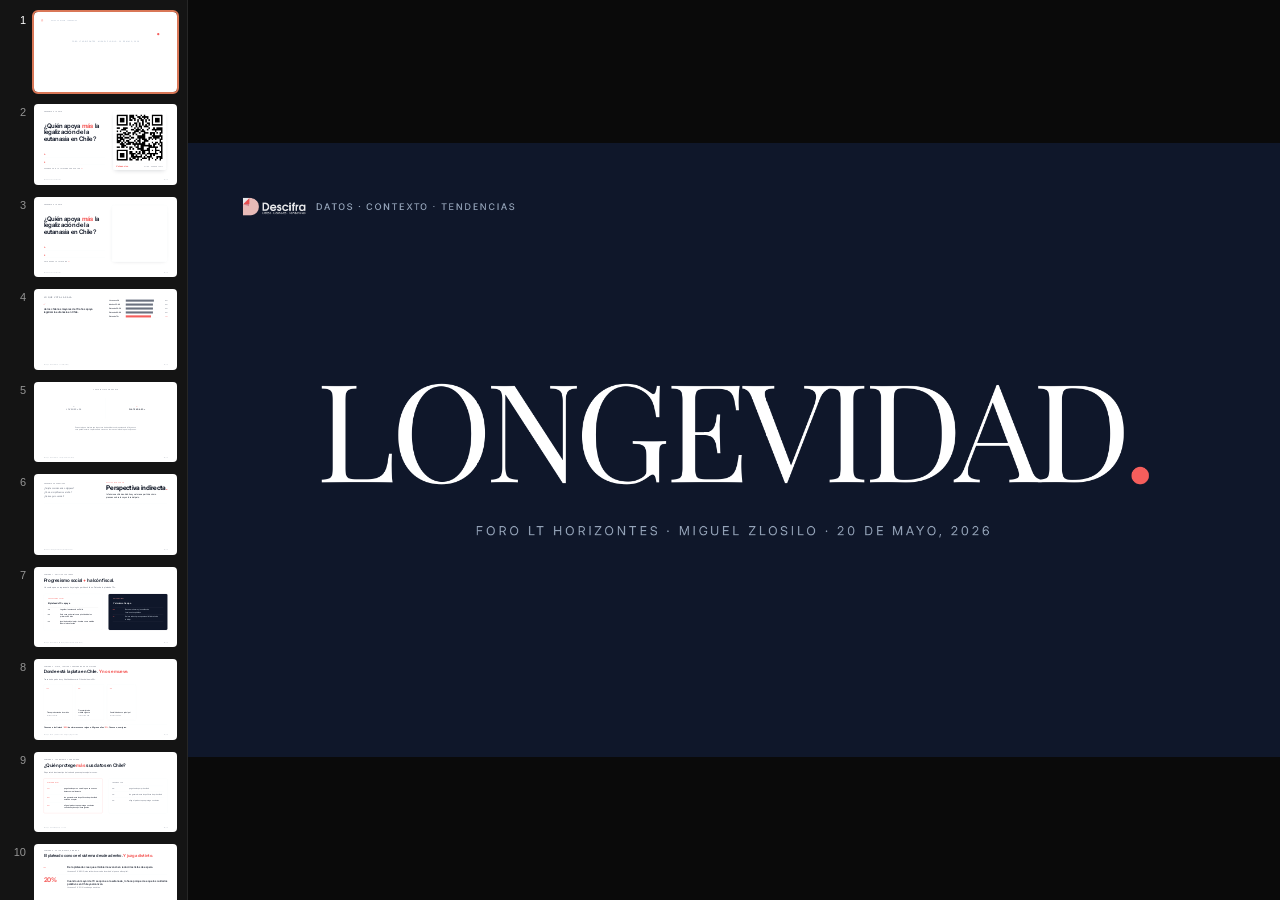
==== index.html @ 2153d112 "Rename main deck to index.html for static hosting So GitHub Pages serves it at the repo root without" ====
<!doctype html>
<html lang="es">
<head>
<meta charset="utf-8" />
<title>Descifra · LT Horizontes 2026</title>
<meta name="viewport" content="width=1920, initial-scale=1" />
<link rel="stylesheet" href="styles.css" />
<script type="application/json" id="speaker-notes">
[
  "Miguel entra al escenario en silencio. Camina hasta el centro. Mira a la sala unos segundos. No saluda todavía. La pantalla negra fuerza atención al cuerpo, no a las palabras. Cuando aparece la palabra grande, empieza suavemente: Buenos días. Hoy vamos a hablar de un país que ya existe pero que casi nadie ha visto.",
  "Antes de empezar, vamos a hacer una cosa rápida. Saquen el teléfono. Va a aparecer un código QR en la pantalla. Escanéenlo y se les abre Slido para votar en vivo. Pausa para que escaneen. La pregunta es simple, sin trampa: ¿quién creen ustedes que apoya más la legalización de la eutanasia en Chile, un joven de 25 o una persona de 75? No se vale googlearlo. Voten ahí cuando puedan, que pasamos a ver lo que respondió la sala.",
  "Antes de partir, hagamos algo. Pregunta de calentamiento. Si tuvieran que apostar plata, ¿quién creen ustedes que apoya más la eutanasia, un joven de 25 o una persona de 75? No se vale googlearlo, eh. Esperamos 30 segundos a que voten. Cuando termina la votación: Ya. Guarden el número que dio la sala. Volvemos a él en un minuto.",
  "Pausa de un segundo. La diferencia entre un joven de 25 y una persona de 75 es de nueve puntos. 86 versus 77. Casi lo mismo. Y eso es noticia, porque acá todos asumimos que el viejito chileno es católico-conservador-no-toques-la-vida. La data dice otra cosa. Pausa. Y esto no es una pregunta marginal: es el tipo de cosas que estamos rastreando todos los meses.",
  "Y acá viene el twist. No solo apoyan: lo cruzan con su voto. 38% de los plateados dice que esto pesa cuando vota un parlamentario. Casi el doble que los jóvenes. Pausa. Si ustedes son una campaña política y están pensando que el voto plateado se gana con seguridad y crecimiento económico, OK, también. Pero hay un voto valórico potente ahí que nadie está leyendo.",
  "La mayoría de los estudios sobre adultos mayores hacen preguntas como estas: ¿tarjeta coordenada o digipass? ¿Cómo simplificamos la app? ¿Qué seguro le vendemos? Y esas preguntas están bien. Resuelven cosas operativas. Pero no entienden cómo piensa esta persona. Pausa. Lo que nosotros hacemos es lo contrario. Lo llamamos perspectiva indirecta: no preguntar opinión directa sobre el producto, sino inferir actitudes, hábitos y valores a partir de cómo el segmento piensa sobre la coyuntura del país. De cómo piensa sobre la eutanasia, sobre el fútbol, sobre el gasto fiscal, sobre la privacidad. Y los miramos en tres tramos, porque son tres países distintos. Entre 50 y 60 están preparando: todavía con pega activa, pensando en cómo llegar bien a la vejez. Entre 60 y 70 están transitando: jubilación, continuidad profesional, una vejez que ya se siente cerca. Y de 70 para arriba están viviendo: el foco se mueve hacia el bienestar físico y psicológico y hacia mantener vivo el vínculo con nietos y pares. Pausa. Cuando uno los mira así, en los próximos doce minutos van a ver cuatro ventanas: política, plata, tecnología y muerte. Y van a ver que dentro de cada ventana, estos tres tramos piensan distinto.",
  "Mírenlo. Pausa. El adulto mayor chileno apoya eutanasia, apoya sala cuna universal, apoya igualdad salarial entre hombres y mujeres. Suena de izquierda. Y al mismo tiempo, quiere recortar el aparato del Estado. Pero, atención, no quiere tocar el Ministerio de la Mujer. Pausa. Esto no es un votante de derecha clásica ni de izquierda clásica. Es un combo que no representa ningún partido hoy en Chile. Y son el voto mediano del 2025. Cierre: De esto sabemos mucho más: cómo cambia por región, por ingreso, por ocupación. Esa data también la tenemos.",
  "¿Quieren saber dónde está la plata en Chile? Aquí. Uno de cada dos chilenos sobre 60 tiene productos de inversión activos. Entre jóvenes, uno de cada seis. Casi nada en jóvenes, a esta sí le habrían achuntado. Pausa. Y miren la lealtad: solo 5% del 65+ se cambió de banco. Los jóvenes, 28%. Pausa cómica. Si yo fuera banco, dejaría de gastar el budget en captar millennials infieles y empezaría a cuidar a este cliente que se queda años. Pero ningún banco le habla. Cierre: Y sabemos qué los gatilla a cambiar. Son tres cosas. Pero esas se las cuento si nos llaman.",
  "Slide de regalo para Gerentes de Marketing. Pausa, sonríe. Pregunta: ¿quién protege más su privacidad digital en Chile, los millennials o los mayores de 70? Mayores de 70. Por amplio margen. 75% pagaría más por un servicio que no use sus datos. Los jóvenes, 53%. El 66% del 70+ lee las políticas de privacidad antes de aceptar. Los jóvenes, 16%. Pausa. O sea, todo lo que sabemos del viejito firmando cualquier cosa: falso. Son los más cautos, los más lentos y los más conscientes. Cierre: Y sabemos qué marcas confían y cuáles no. Esa data está.",
  "Última ventana. Salud, muerte, dignidad. Pausa. El plateado es el que más usa el sistema de salud pública. Por eso es el más crítico. Solo dos de cada diez cree que el Gobierno avanzó con las listas de espera. Los jóvenes, casi la mitad lo cree. Quién está más cerca de la verdad: el que va al hospital. Pausa. Y un dato sutil: cuando un mayor de 70 se opone a la eutanasia, no es por religión. Es porque cree que los cuidados paliativos en Chile ya alcanzan. Los jóvenes, ni siquiera saben que existen los cuidados paliativos. Cierre: Esto cambia cómo se diseña una política de cuidado al final de vida. Pero hay que preguntárselos.",
  "Lo que acaban de ver son cuatro ventanas. Política, plata, tecnología, salud. Pausa larga, cuatro segundos, mientras aparece la grilla. Tenemos veinte. Mismo segmento. Mismo panel. Cada mes, sobre lo que está pasando en el país. Pausa. Cuando hay un debate sobre delitos sexuales, los preguntamos. Cuando hay una elección, los preguntamos. Cuando hay un 18, les preguntamos qué se toman, cómo lo pagan, con quién celebran. Cuando sale una ley de salas cuna, les preguntamos. Pausa. Mientras los demás encuestan una vez al año un tema, nosotros hacemos tracking continuo de cómo piensa este país de 50 para arriba sobre todo lo que le pasa.",
  "Y todo esto que les acabo de mostrar no es un nicho. Es Chile. Pausa. En 2024, por primera vez en la historia del país, hubo más personas sobre 60 que menores de 15. 19,2 contra 18,4. Pausa. Y la velocidad es lo más impresionante: lo que a Francia le tomó 157 años, nosotros lo vamos a hacer en 42. Vamos a envejecer a velocidad japonesa. Pero sin haber sido nunca Japón. Pausa. En 2050, uno de cada tres chilenos va a tener más de 65 años. Tres de cada diez de los que están aquí hoy. Tres de cada diez de sus clientes. Tres de cada diez de sus empleados.",
  "Mañana en la mañana, después de este café, ustedes van a volver a sus empresas. Van a aprobar campañas, presupuestos de RRHH, planes de salud, propuestas de política pública. Pausa. Y van a tomar todas esas decisiones asumiendo cosas sobre el chileno mayor de 50. Algunas las tienen bien. Otras —algunas las acaban de ver hoy— las tienen mal. Pausa. Si quieren saber cuáles tienen mal, hablemos. Tenemos veinte ventanas, las que les acabo de mostrar y dieciséis más, y se las podemos abrir para el tema que les importe. Pausa. Esa es la invitación.",
  "Miguel se queda en silencio 3 segundos mirando a la sala. Después dice, suave: Tenemos café. Y tenemos preguntas que contestar. Vamos a eso. Se baja del podio."
]
</script>
</head>
<body>

<deck-stage>

  <!-- =================================================================== -->
  <!-- S1 — Apertura -->
  <!-- =================================================================== -->
  <section class="dark" data-screen-label="01 Apertura">
    <div class="slide-pad s-opening">
      <div class="mark">
        <img src="assets/descifra-logo-light.png" alt="Descifra" />
        <span>Datos · Contexto · Tendencias</span>
      </div>
      <div class="word">LONGEVIDAD<span class="dot">.</span></div>
      <div class="sub">Foro LT Horizontes · Miguel Zlosilo · 20 de mayo, 2026</div>
    </div>
  </section>

  <!-- =================================================================== -->
  <!-- S2 — Scan to participate (QR) -->
  <!-- =================================================================== -->
  <section data-screen-label="02 Escanea para participar">
    <div class="slide-pad s-hook s-hook-qr">
      <div class="left">
        <div class="eyebrow" style="margin-bottom: 56px;">Pregunta a la sala</div>
        <h1 class="lead">¿Quién apoya <em style="font-style:normal; color: var(--coral); font-weight: 700;">más</em> la legalización de la eutanasia en Chile?</h1>
        <div class="opts">
          <div class="opt"><span class="age">A</span><span>Un joven de 25 años</span></div>
          <div class="opt"><span class="age">B</span><span>Una persona de 75 años</span></div>
        </div>
        <div class="vote-hint">Escanea con tu teléfono para votar <span class="arrow">→</span></div>
      </div>
      <div class="right">
        <div class="qr-card">
          <img class="qr-img" src="assets/qr-slido.png" alt="QR para Slido · Foro LT Horizontes" />
          <div class="qr-meta">
            <div class="qr-lbl">Vota en vivo</div>
            <div class="qr-sub">sli.do · Horizontes LT</div>
          </div>
        </div>
      </div>
    </div>
    <div class="slide-foot">
      <span>Descifra · Foro LT Horizontes</span>
      <span class="num">02 / 14</span>
    </div>
  </section>

  <!-- =================================================================== -->
  <!-- S2 — Hook · Slido poll -->
  <!-- =================================================================== -->
  <section data-screen-label="03 Hook · pregunta a la sala">
    <div class="slide-pad s-hook">
      <div class="left">
        <div class="eyebrow" style="margin-bottom: 56px;">Pregunta a la sala</div>
        <h1 class="lead">¿Quién apoya <em style="font-style:normal; color: var(--coral); font-weight: 700;">más</em> la legalización de la eutanasia en Chile?</h1>
        <div class="opts">
          <div class="opt"><span class="age">A</span><span>Un joven de 25 años</span></div>
          <div class="opt"><span class="age">B</span><span>Una persona de 75 años</span></div>
        </div>
        <div class="vote-hint">Vota desde tu teléfono <span class="arrow">→</span></div>
      </div>
      <div class="right">
        <div class="slido-frame">
          <iframe src="https://app.sli.do/event/uzJszeQy9TaK2xBvME93Cg" height="100%" width="100%" frameBorder="0" allow="clipboard-write" title="Slido"></iframe>
        </div>
      </div>
    </div>
    <div class="slide-foot">
      <span>Descifra · Foro LT Horizontes</span>
      <span class="num">02 / 14</span>
    </div>
  </section>

  <!-- =================================================================== -->
  <!-- S3 — Bar chart eutanasia -->
  <!-- =================================================================== -->
  <section data-screen-label="04 Eutanasia por edad">
    <div class="slide-pad s-chart">
      <h1>Lo que vota la sala</h1>
      <div class="layout">
        <div>
          <div class="h-num">77<span style="font-size:0.5em; vertical-align:0.7em; font-weight:700;">%</span></div>
          <div class="h-lede">de los chilenos mayores de 70 años apoya legalizar la eutanasia en Chile.</div>
        </div>
        <div class="bars">
          <div class="bar-row" style="--w: 86%;">
            <span class="label">Jóvenes ≤34</span>
            <div class="track"><div class="fill"></div></div>
            <span class="val">86%</span>
          </div>
          <div class="bar-row" style="--w: 83%;">
            <span class="label">Adultos 35–49</span>
            <div class="track"><div class="fill"></div></div>
            <span class="val">83%</span>
          </div>
          <div class="bar-row" style="--w: 83%;">
            <span class="label">Plateada 50–59</span>
            <div class="track"><div class="fill"></div></div>
            <span class="val">83%</span>
          </div>
          <div class="bar-row" style="--w: 83%;">
            <span class="label">Plateada 60–69</span>
            <div class="track"><div class="fill"></div></div>
            <span class="val">83%</span>
          </div>
          <div class="bar-row hi" style="--w: 77%;">
            <span class="label">Plateada 70+</span>
            <div class="track"><div class="fill"></div></div>
            <span class="val">77%</span>
          </div>
        </div>
      </div>
    </div>
    <div class="slide-foot">
      <span class="src">Descifra · TP5 Eutanasia · n ≈ 1.005 (2025)</span>
      <span class="num">03 / 14</span>
    </div>
  </section>

  <!-- =================================================================== -->
  <!-- S4 — Duel 21 vs 38 -->
  <!-- =================================================================== -->
  <section data-screen-label="05 Eutanasia influye en el voto">
    <div class="slide-pad s-duel">
      <div class="eyebrow">Y esto influye en su voto</div>
      <div class="pair">
        <div class="col young">
          <div class="num"><span class="count" data-target="21">0</span><span class="pct">%</span></div>
          <div class="who">Jóvenes ≤34</div>
        </div>
        <div class="vs"></div>
        <div class="col silver">
          <div class="num"><span class="count" data-target="38">0</span><span class="pct">%</span></div>
          <div class="who">Plateada 50+</div>
        </div>
      </div>
      <div class="footnote">Porcentaje que declara que la postura del candidato sobre eutanasia influye en su voto parlamentario. La plateada lo cruza con la urna casi al doble que los jóvenes.</div>
    </div>
    <div class="slide-foot">
      <span class="src">Descifra · TP5 Eutanasia · voto parlamentario (2025)</span>
      <span class="num">04 / 14</span>
    </div>
  </section>

  <!-- =================================================================== -->
  <!-- S5 — Marco: perspectiva indirecta + tres tramos -->
  <!-- =================================================================== -->
  <section data-screen-label="06 Marco · perspectiva indirecta">
    <div class="slide-pad s-marco">
      <!-- TOP HALF: the method -->
      <div class="top">
        <div class="strike-col">
          <div class="eyebrow">Preguntas operativas</div>
          <ul class="strike">
            <li>¿Tarjeta coordenada o digipass?</li>
            <li>¿Cómo simplificamos el sitio?</li>
            <li>¿Qué seguro vender?</li>
          </ul>
        </div>
        <div class="method-col">
          <div class="method-tag">Nuestra metodología</div>
          <h2 class="method-name">Perspectiva indirecta<span class="dot">.</span></h2>
          <p class="method-body">Inferimos actitudes, hábitos y valores a partir de cómo piensan sobre la coyuntura del país.</p>
        </div>
      </div>

      <hr class="hr" />

      <!-- BOTTOM HALF: psicográfica de tramos -->
      <div class="tramos">
        <div class="eyebrow tramos-eye">Tres tramos · tres países distintos</div>
        <div class="tramo-grid">
          <div class="tramo">
            <div class="age">50 — 60</div>
            <div class="verb">Preparando</div>
            <div class="micro">Bienestar futuro + continuidad laboral</div>
          </div>
          <div class="tramo">
            <div class="age">60 — 70</div>
            <div class="verb">Transitando</div>
            <div class="micro">Jubilación + continuidad profesional</div>
          </div>
          <div class="tramo hi">
            <div class="age">70 +</div>
            <div class="verb">Viviendo</div>
            <div class="micro">Bienestar físico-psicológico + vínculo con nietos y pares</div>
          </div>
        </div>
      </div>
    </div>
    <div class="slide-foot">
      <span>Descifra · Tracking continuo de contingencia · 50+</span>
      <span class="num">05 / 14</span>
    </div>
  </section>

  <!-- =================================================================== -->
  <!-- S6 — Ventana 1 — Política y valores -->
  <!-- =================================================================== -->
  <section data-screen-label="07 Ventana 1 · Política y valores">
    <div class="slide-pad s-combo">
      <div class="head">
        <div class="eyebrow">Ventana 1 · Política y valores</div>
        <h2 class="h-title" style="margin-top:20px;">Progresismo social <em style="font-style:normal; color: var(--coral); font-weight:700;">+</em> halcón fiscal.</h2>
        <div class="h-sub">Un combo que no representa hoy ningún partido chileno. Datos de la plateada 70+.</div>
      </div>
      <div class="grid">
        <div class="card left">
          <div class="tag">Progresismo social</div>
          <h4>El plateado 70+ apoya</h4>
          <div class="stat">
            <div class="n">77%</div>
            <div class="lbl">Legalizar la eutanasia en Chile</div>
          </div>
          <div class="stat">
            <div class="n">81%</div>
            <div class="lbl">Sala cuna universal como prioridad de los primeros 90 días</div>
          </div>
          <div class="stat">
            <div class="n">51%</div>
            <div class="lbl">Igualdad salarial mujer-hombre como medida laboral más efectiva</div>
          </div>
        </div>
        <div class="card right">
          <div class="tag">Halcón fiscal</div>
          <h4>Y al mismo tiempo</h4>
          <div class="stat">
            <div class="n">68%</div>
            <div class="lbl">Recortar número y/o sueldos de funcionarios públicos</div>
          </div>
          <div class="stat">
            <div class="n">1%</div>
            <div class="lbl">Quiere reducir presupuesto al Ministerio de la Mujer</div>
          </div>
        </div>
      </div>
    </div>
    <div class="slide-foot">
      <span class="src">Descifra · TP5 Eutanasia, 8M 2026, TP12 Gasto Fiscal (2025-2026)</span>
      <span class="num">06 / 14</span>
    </div>
  </section>

  <!-- =================================================================== -->
  <!-- S7 — Ventana 2 — Plata -->
  <!-- =================================================================== -->
  <section data-screen-label="08 Ventana 2 · Plata">
    <div class="slide-pad s-tiles">
      <div class="head">
        <div class="eyebrow">Ventana 2 · Plata, lealtad y profundidad de billetera</div>
        <h2 class="h-title" style="margin-top:20px;">Donde está la plata en Chile. <em style="font-style:normal; color: var(--coral); font-weight:700;">Y no se mueve.</em></h2>
        <div class="h-sub">Tenencia de productos y fidelidad bancaria. Cifras del tramo 50+.</div>
      </div>
      <div class="grid">
        <div class="tile">
          <div class="n">41%</div>
          <div>
            <div class="lbl">Tiene productos de inversión</div>
            <div class="vs">Jóvenes ≤34: 17%</div>
          </div>
        </div>
        <div class="tile">
          <div class="n">69%</div>
          <div>
            <div class="lbl">Tiene tarjeta de crédito vigente</div>
            <div class="vs">Jóvenes ≤34: 46%</div>
          </div>
        </div>
        <div class="tile">
          <div class="n">11%</div>
          <div>
            <div class="lbl">Cambió de banco principal</div>
            <div class="vs">Jóvenes ≤34: 28%</div>
          </div>
        </div>
      </div>
      <div class="footer-note">Conocen a las fintech: <b>80%</b> declara reconocer alguna. Migran a ellas: <b>2%</b>. Conocen, no migran.</div>
    </div>
    <div class="slide-foot">
      <span class="src">Descifra · Banca y Fintech Jun25 · Riesgos y Seguros 2025</span>
      <span class="num">07 / 14</span>
    </div>
  </section>

  <!-- =================================================================== -->
  <!-- S8 — Ventana 3 — Privacidad -->
  <!-- =================================================================== -->
  <section data-screen-label="09 Ventana 3 · Tecnología y privacidad">
    <div class="slide-pad s-priv">
      <div class="head">
        <div class="eyebrow">Ventana 3 · Tecnología y privacidad</div>
        <h2 class="h-title" style="margin-top:20px;">¿Quién protege <em style="font-style:normal; color: var(--coral); font-weight:700;">más</em> sus datos en Chile?</h2>
        <div class="h-sub">El opuesto del estereotipo del &laquo;abuelo que acepta cualquier cosa&raquo;.</div>
      </div>
      <div class="grid">
        <div class="person silver">
          <div class="who">Plateada 70+</div>
          <div class="row">
            <div class="n">75%</div>
            <div class="lbl">pagaría más por un servicio que no use sus datos comercialmente</div>
          </div>
          <div class="row">
            <div class="n">66%</div>
            <div class="lbl">lee generalmente las políticas de privacidad antes de aceptar</div>
          </div>
          <div class="row">
            <div class="n">99%</div>
            <div class="lbl">elige el producto que protege sus datos cuando hay dos opciones iguales</div>
          </div>
        </div>
        <div class="person young">
          <div class="who">Jóvenes ≤34</div>
          <div class="row">
            <div class="n">53%</div>
            <div class="lbl">pagaría más por privacidad</div>
          </div>
          <div class="row">
            <div class="n">16%</div>
            <div class="lbl">lee generalmente las políticas de privacidad</div>
          </div>
          <div class="row">
            <div class="n">84%</div>
            <div class="lbl">elige el producto que protege sus datos</div>
          </div>
        </div>
      </div>
    </div>
    <div class="slide-foot">
      <span class="src">Descifra · Privacidad (2025) · n ≈ 1.017</span>
      <span class="num">08 / 14</span>
    </div>
  </section>

  <!-- =================================================================== -->
  <!-- S9 — Ventana 4 — Salud y dignidad -->
  <!-- =================================================================== -->
  <section data-screen-label="10 Ventana 4 · Salud y dignidad">
    <div class="slide-pad s-salud">
      <div class="head">
        <div class="eyebrow">Ventana 4 · Salud, muerte, dignidad</div>
        <h2 class="h-title" style="margin-top:20px;">El plateado conoce el sistema desde adentro. <em style="font-style:normal; color: var(--coral); font-weight:700;">Y juzga distinto.</em></h2>
      </div>
      <div class="rows">
        <div class="row">
          <div class="n">23%</div>
          <div class="body">
            De la plateada cree que el Gobierno avanzó en reducir las listas de espera.
            <span class="vs">Jóvenes ≤34: 48%. Quien está más cerca de la verdad: el que va al hospital.</span>
          </div>
        </div>
        <div class="row qual">
          <div class="n">20%</div>
          <div class="body">
            Cuando un mayor de 70 se opone a la eutanasia, lo hace porque cree que los cuidados paliativos en Chile ya alcanzan.
            <span class="vs">Jóvenes ≤34: 0%. No saben que existen.</span>
          </div>
        </div>
      </div>
    </div>
    <div class="slide-foot">
      <span class="src">Descifra · Mutualidad, SaludPublicaSep25, TP5 Eutanasia</span>
      <span class="num">09 / 14</span>
    </div>
  </section>

  <!-- =================================================================== -->
  <!-- S10 — Mosaico 4 → 20 -->
  <!-- =================================================================== -->
  <section class="dark" data-screen-label="11 Meta · las 20 ventanas">
    <div class="s-mosaic">
      <div class="center-msg">
        <div class="four">4<span class="pct">.</span></div>
        <div class="four-lbl">Ventanas</div>
      </div>
      <div class="grid" id="mosaic-grid">
        <!-- 20 cells, the 4 we just showed are .hi -->
        <div class="cell hi"><div class="idx">13</div><div class="name">Eutanasia</div><div class="cat">Valores · Salud</div></div>
        <div class="cell"><div class="idx">01</div><div class="name">Percepción Económica</div><div class="cat">Economía</div></div>
        <div class="cell"><div class="idx">02</div><div class="name">Vacaciones 2025</div><div class="cat">Consumo · Turismo</div></div>
        <div class="cell"><div class="idx">03</div><div class="name">Vacaciones 2026</div><div class="cat">Consumo · Turismo</div></div>
        <div class="cell"><div class="idx">04</div><div class="name">Riesgos y Seguros</div><div class="cat">Finanzas personales</div></div>
        <div class="cell"><div class="idx">05</div><div class="name">Inclusión y Equidad Laboral</div><div class="cat">Trabajo</div></div>
        <div class="cell"><div class="idx">06</div><div class="name">Mutualidad y Seguridad Social</div><div class="cat">Salud · Trabajo</div></div>
        <div class="cell"><div class="idx">07</div><div class="name">Candidatos · Oposición</div><div class="cat">Política</div></div>
        <div class="cell"><div class="idx">08</div><div class="name">Candidatos · Propuestas</div><div class="cat">Política</div></div>
        <div class="cell hi"><div class="idx">09</div><div class="name">Banca y Fintech</div><div class="cat">Finanzas · Tecnología</div></div>
        <div class="cell"><div class="idx">10</div><div class="name">Seguros y Sistema de Salud</div><div class="cat">Salud · Finanzas</div></div>
        <div class="cell hi"><div class="idx">11</div><div class="name">Privacidad</div><div class="cat">Tecnología · Valores</div></div>
        <div class="cell"><div class="idx">12</div><div class="name">Día del Libro 2026</div><div class="cat">Cultura</div></div>
        <div class="cell"><div class="idx">14</div><div class="name">Paz Social</div><div class="cat">Seguridad</div></div>
        <div class="cell"><div class="idx">15</div><div class="name">Delitos Sexuales</div><div class="cat">Justicia</div></div>
        <div class="cell"><div class="idx">16</div><div class="name">Uso de Celulares en colegios</div><div class="cat">Educación</div></div>
        <div class="cell hi"><div class="idx">17</div><div class="name">Salud Pública</div><div class="cat">Salud</div></div>
        <div class="cell"><div class="idx">18</div><div class="name">Fiestas Patrias 2025</div><div class="cat">Consumo · Cultura</div></div>
        <div class="cell"><div class="idx">19</div><div class="name">8M 2026</div><div class="cat">Mujer · Trabajo</div></div>
        <div class="cell"><div class="idx">20</div><div class="name">Gasto Fiscal</div><div class="cat">Política · Economía</div></div>
      </div>
      <div class="bottom-msg">
        <div class="big">Tracking continuo. Mismo segmento. <b>20 dimensiones.</b></div>
        <div class="meta">Cada estudio · n ≈ 1.000 · cortes 50-59 / 60-69 / 70+ · frecuencia mensual o por contingencia</div>
      </div>
    </div>
  </section>

  <!-- =================================================================== -->
  <!-- S11 — Marco demográfico -->
  <!-- =================================================================== -->
  <section data-screen-label="12 Chile a velocidad japonesa">
    <div class="s-demo">
      <div class="head">
        <div class="h-eye">2024 · Hito demográfico</div>
        <h2 class="h-title">Chile tiene <b>más personas sobre 60</b> que menores de 15. Y va a envejecer en 42 años lo que a Francia le tomó 157.</h2>
      </div>
      <div class="body">
        <div class="pyramids" id="pyramids">
          <!-- generated by JS -->
        </div>
        <div class="demo-stats">
          <div class="stat">
            <div class="n">19%</div>
            <div class="lbl">de la población es 60+ en 2024<span class="vs">Por primera vez supera al 18% de menores de 15.</span></div>
          </div>
          <div class="stat">
            <div class="n">42</div>
            <div class="lbl">años para pasar de 7% a 14% de 65+<span class="vs">Francia tardó 157 años. Japón, 26.</span></div>
          </div>
          <div class="stat">
            <div class="n">32%</div>
            <div class="lbl">de la población será 65+ en 2050<span class="vs">Hoy: 13%. Casi se triplica en una generación.</span></div>
          </div>
        </div>
      </div>
    </div>
    <div class="slide-foot">
      <span class="src">INE Chile (Censo 2024, proyecciones) · Banco Mundial · OCDE 2025</span>
      <span class="num">11 / 14</span>
    </div>
  </section>

  <!-- =================================================================== -->
  <!-- S12 — Aterrizaje -->
  <!-- =================================================================== -->
  <section data-screen-label="13 Aterrizaje">
    <div class="slide-pad s-land">
      <div class="eyebrow" style="margin-bottom: 80px;">Mañana en la mañana</div>
      <div class="lead">Van a tomar decisiones sobre el chileno 50+.<br/><em>¿Tienen data confiable para hacerlo?</em></div>
      <div class="invite"></div>
    </div>
    <div class="slide-foot">
      <span>Descifra · Foro LT Horizontes</span>
      <span class="num">12 / 14</span>
    </div>
  </section>

  <!-- =================================================================== -->
  <!-- S13 — Cierre + logos partners -->
  <!-- =================================================================== -->
  <section data-screen-label="14 Cierre · contacto">
    <div class="s-end">
      <div class="body">
        <div class="descifra-mark">
          <img src="assets/descifra-logo.png" alt="Descifra" />
          <div class="tag">Foro LT Horizontes</div>
        </div>
        <div class="speaker">
          <h1 class="name">Miguel Zlosilo</h1>
          <div class="role">Director de Analítica <b>· Descifra</b></div>
          <div class="contact">mzlosilo@artool.cl · artool.cl</div>
        </div>
      </div>
      <div class="partners">
        <div class="lbl">Una alianza</div>
        <div class="logos">
          <img class="artool" src="assets/artool-black.png" alt="Artool" />
          <span class="dot"></span>
          <img class="lt" src="assets/latercera-black.webp" alt="La Tercera" />
        </div>
      </div>
    </div>
  </section>

</deck-stage>

<script src="deck-stage.js"></script>
<script>
/* Drive per-slide animations:
   - tag the currently-visible <section> with [data-active]
   - mosaic in S10 has two phases (4 highlighted → all 20 + bottom msg)
*/
(function () {
  const sections = document.querySelectorAll('deck-stage > section');
  let mosaicTimer = null;

  function setActive(i) {
    sections.forEach((s, idx) => {
      if (idx === i) {
        s.setAttribute('data-active', '');
      } else {
        s.removeAttribute('data-active');
        s.classList.remove('mosaic-step-2');
      }
    });

    // mosaic step-2 trigger
    clearTimeout(mosaicTimer);
    const cur = sections[i];
    if (cur && cur.querySelector('.s-mosaic')) {
      cur.classList.remove('mosaic-step-2');
      mosaicTimer = setTimeout(() => cur.classList.add('mosaic-step-2'), 2400);
    }
  }

  // Listen for slide changes from deck-stage's own CustomEvent (more reliable than postMessage)
  const stage = document.querySelector('deck-stage');
  stage.addEventListener('slidechange', (e) => {
    setActive(e.detail.index);
  });
  // Also listen to postMessage as backup
  window.addEventListener('message', (e) => {
    const d = e.data;
    if (d && typeof d.slideIndexChanged === 'number') {
      setActive(d.slideIndexChanged);
    }
  });
  // Initial — set after the stage has bootstrapped its slides
  setTimeout(() => setActive(0), 50);

  // Counter animation for duel numbers (S5)
  function animateCounters(section) {
    section.querySelectorAll('.count[data-target]').forEach(el => {
      const target = parseFloat(el.dataset.target);
      const dur = 800; // ms — quick
      const start = performance.now();
      function tick(now) {
        const t = Math.min(1, (now - start) / dur);
        // ease-out cubic
        const eased = 1 - Math.pow(1 - t, 3);
        el.textContent = Math.round(target * eased);
        if (t < 1) requestAnimationFrame(tick);
      }
      el.textContent = '0';
      requestAnimationFrame(tick);
    });
  }

  // Hook counters into slidechange for S5 (the duel slide)
  stage.addEventListener('slidechange', (e) => {
    const sec = e.detail.slide;
    if (sec && sec.querySelector('.s-duel .count[data-target]')) {
      animateCounters(sec);
    }
  });
  const pyrHost = document.getElementById('pyramids');
  if (pyrHost) {
    const cfgs = [
      { yr: '1990', cap: 'Joven · pirámide ancha en la base',
        bars: [22, 21, 19, 16, 14, 12, 10, 8, 6, 4, 3, 2], future: false },
      { yr: '2024', cap: 'Equilibrio · año del cruce',
        bars: [14, 14, 14, 15, 15, 14, 13, 12, 10, 9, 7, 5], future: false },
      { yr: '2050', cap: 'Invertida · 32% sobre 65',
        bars: [9, 9, 10, 10, 11, 12, 13, 14, 15, 17, 18, 19], future: true }
    ];
    cfgs.forEach(c => {
      const wrap = document.createElement('div');
      wrap.className = 'pyr ' + (c.future ? 'future' : '');
      const canvas = document.createElement('div');
      canvas.className = 'canvas';
      // Normalize within each pyramid: scale so the widest band fills 100%.
      const maxBar = Math.max(...c.bars);
      c.bars.forEach((w, idx) => {
        const b = document.createElement('div');
        b.className = 'bar' + (idx >= 8 ? ' elder' : '');
        const scaled = (w / maxBar) * 100;
        b.dataset.target = String(scaled);
        b.style.width = scaled + '%';
        canvas.appendChild(b);
      });
      const yr = document.createElement('div');
      yr.className = 'yr'; yr.textContent = c.yr;
      const cap = document.createElement('div');
      cap.className = 'cap'; cap.textContent = c.cap;
      wrap.appendChild(canvas);
      wrap.appendChild(yr);
      wrap.appendChild(cap);
      pyrHost.appendChild(wrap);
    });

    // Animate widths when S11 becomes active
    const s11 = pyrHost.closest('section');
    new MutationObserver(() => {
      if (s11.hasAttribute('data-active')) {
        pyrHost.querySelectorAll('.bar').forEach((b, i) => {
          const w = b.dataset.target;
          setTimeout(() => { b.style.width = w + '%'; }, i * 35);
        });
      } else {
        pyrHost.querySelectorAll('.bar').forEach(b => b.style.width = '0%');
      }
    }).observe(s11, { attributes: true, attributeFilter: ['data-active'] });
  }
})();
</script>
</body>
</html>
---- styles.css ----
/* Descifra · LT Horizontes — slide deck styles */

@import url('https://fonts.googleapis.com/css2?family=Inter:wght@300;400;500;600;700;800;900&family=Playfair+Display:wght@400;500;700&display=swap');

:root {
  --paper:      #ffffff;
  --paper-warm: #fafaf7;
  --ink:        #111827;
  --ink-deep:   #0F172A;     /* dramatic dark navy/near-black */
  --fg-2:       #4b5563;
  --fg-3:       #6B7280;     /* secondary text */
  --fg-mute:    #9ca3af;
  --line-1:     #E5E7EB;
  --line-2:     #d1d5db;
  --line-strong:#111827;

  --coral:      #F55E5C;     /* Descifra coral — primary accent (70+) */
  --coral-deep: #DC2626;
  --coral-soft: #FFE4E2;
  --indigo:     #1E40AF;     /* counterweight (S6) */
  --indigo-soft:#DBEAFE;

  --font-body:    'Inter', system-ui, sans-serif;
  --font-display: 'Inter', system-ui, sans-serif;
  --font-serif:   'Playfair Display', Georgia, serif;
}

/* -------- deck stage container -------- */
deck-stage {
  background: #0a0a0a;
  --slide-width: 1920px;
  --slide-height: 1080px;
}

/* every slide fills the canvas */
deck-stage > section {
  width: 1920px;
  height: 1080px;
  background: #fff;
  color: var(--ink);
  font-family: var(--font-body);
  position: relative;
  overflow: hidden;
  display: flex;
  flex-direction: column;
  font-feature-settings: 'ss01', 'cv11';
}

/* dark variant */
deck-stage > section.dark {
  background: var(--ink-deep);
  color: #f3f4f6;
}

/* universal helpers */
.eyebrow {
  font: 500 18px/1.2 var(--font-body);
  letter-spacing: 0.18em;
  text-transform: uppercase;
  color: var(--fg-3);
}
.dark .eyebrow { color: #94a3b8; }
.coral { color: var(--coral); }
.muted { color: var(--fg-3); }
.fine  { color: var(--fg-mute); font-size: 16px; }

.slide-pad {
  padding: 96px 128px;
  flex: 1;
  display: flex;
  flex-direction: column;
}

.slide-foot {
  position: absolute;
  left: 128px;
  right: 128px;
  bottom: 56px;
  display: flex;
  justify-content: space-between;
  font: 400 15px/1.4 var(--font-body);
  color: var(--fg-mute);
  letter-spacing: 0.04em;
}
.dark .slide-foot { color: #64748b; }
.slide-foot .src { font-style: italic; }

/* slide-number badge in foot */
.slide-foot .num::before { content: '· '; color: var(--fg-mute); }

/* ============================================================ */
/* S1 — opening                                                  */
/* ============================================================ */
.s-opening {
  align-items: center;
  justify-content: center;
}
.s-opening .word {
  font: 400 240px/0.95 var(--font-serif);
  letter-spacing: -0.04em;
  color: #fff;
  text-align: center;
}
.s-opening .word .dot { color: var(--coral); }
.s-opening .sub {
  margin-top: 56px;
  font: 400 22px/1.4 var(--font-body);
  letter-spacing: 0.22em;
  text-transform: uppercase;
  color: #94a3b8;
  text-align: center;
}

/* corner mark in opening — discreet descifra pie */
.s-opening .mark {
  position: absolute;
  left: 96px;
  top: 96px;
  display: flex;
  align-items: center;
  gap: 18px;
  color: #94a3b8;
  font: 500 16px/1 var(--font-body);
  letter-spacing: 0.18em;
  text-transform: uppercase;
}
.s-opening .mark img { height: 32px; opacity: .9; }

/* ============================================================ */
/* S2 — hook question + Slido embed                              */
/* ============================================================ */
.s-hook {
  display: grid !important;
  grid-template-columns: 1.05fr 0.95fr;
  gap: 88px;
  align-items: center;
}
.s-hook .left { display: flex; flex-direction: column; }
.s-hook .lead {
  font: 600 84px/1.04 var(--font-body);
  letter-spacing: -0.025em;
  color: var(--ink);
  max-width: 900px;
  text-wrap: pretty;
}
.s-hook .opts {
  margin-top: 56px;
  display: flex;
  flex-direction: column;
  gap: 20px;
  font: 500 38px/1.2 var(--font-body);
  letter-spacing: -0.01em;
}
.s-hook .opts .opt {
  display: flex;
  align-items: baseline;
  gap: 28px;
  padding: 18px 0;
  border-bottom: 1px solid var(--line-1);
}
.s-hook .opts .opt .age {
  font: 700 26px/1 var(--font-body);
  color: var(--coral);
  letter-spacing: 0.06em;
  min-width: 56px;
}
.s-hook .vote-hint {
  margin-top: 44px;
  font: 500 18px/1 var(--font-body);
  letter-spacing: 0.18em;
  text-transform: uppercase;
  color: var(--fg-3);
  display: inline-flex;
  align-items: center;
  gap: 14px;
}
.s-hook .vote-hint .arrow {
  color: var(--coral);
  font-size: 22px;
  display: inline-block;
  transform: translateY(-1px);
  animation: hPulse 1.6s ease-in-out infinite;
}
@keyframes hPulse {
  0%, 100% { transform: translate(0, -1px); }
  50%      { transform: translate(8px, -1px); }
}
.s-hook .right {
  height: 760px;
  position: relative;
}
.s-hook .slido-frame {
  position: absolute;
  inset: 0;
  border: 1px solid var(--line-1);
  border-radius: 18px;
  overflow: hidden;
  background: #fff;
  box-shadow: 0 24px 60px -28px rgba(15,23,42,0.18);
}
.s-hook .slido-frame iframe {
  display: block;
  width: 100%;
  height: 100%;
  border: 0;
}

/* QR variant for the pre-poll slide */
.s-hook-qr .right { height: 760px; display: flex; align-items: center; justify-content: center; }
.s-hook-qr .qr-card {
  width: 620px;
  max-width: 100%;
  background: #fff;
  border: 1px solid var(--line-1);
  border-radius: 24px;
  padding: 48px 48px 40px;
  box-shadow: 0 28px 64px -32px rgba(15,23,42,0.22);
  display: flex;
  flex-direction: column;
  align-items: stretch;
  gap: 32px;
}
.s-hook-qr .qr-img {
  width: 100%;
  aspect-ratio: 1 / 1;
  display: block;
  border-radius: 12px;
  background: #fff;
}
.s-hook-qr .qr-meta {
  display: flex;
  align-items: baseline;
  justify-content: space-between;
  border-top: 1px solid var(--line-1);
  padding-top: 24px;
}
.s-hook-qr .qr-lbl {
  font: 700 28px/1 var(--font-body);
  letter-spacing: -0.01em;
  color: var(--coral);
}
.s-hook-qr .qr-sub {
  font: 500 16px/1 var(--font-body);
  letter-spacing: 0.18em;
  text-transform: uppercase;
  color: var(--fg-3);
}

/* ============================================================ */
/* S3 — bar chart eutanasia                                      */
/* ============================================================ */
.s-chart h1 {
  font: 500 28px/1.2 var(--font-body);
  letter-spacing: 0.04em;
  color: var(--fg-3);
  margin: 0 0 12px;
  text-transform: uppercase;
  letter-spacing: 0.16em;
}
.s-chart .h-num {
  font: 800 220px/1 var(--font-body);
  letter-spacing: -0.05em;
  color: var(--coral);
  margin: 8px 0 24px;
  font-feature-settings: 'tnum';
}
.s-chart .h-lede {
  font: 500 36px/1.35 var(--font-body);
  letter-spacing: -0.01em;
  color: var(--ink);
  max-width: 1100px;
  text-wrap: pretty;
}
.s-chart .layout {
  display: grid;
  grid-template-columns: 1fr 1fr;
  gap: 96px;
  flex: 1;
  align-items: center;
}
.bars {
  display: flex;
  flex-direction: column;
  gap: 24px;
}
.bar-row {
  display: grid;
  grid-template-columns: 200px 1fr 96px;
  align-items: center;
  gap: 24px;
}
.bar-row .label {
  font: 500 22px/1.2 var(--font-body);
  color: var(--ink);
  letter-spacing: -0.005em;
}
.bar-row .track {
  height: 28px;
  background: transparent;
  position: relative;
  border-bottom: 1px solid var(--line-1);
}
.bar-row .fill {
  height: 100%;
  background: var(--fg-3);
  width: 0%;
  transition: width 700ms cubic-bezier(.2,.7,.3,1);
}
.bar-row.hi .fill { background: var(--coral); }
.bar-row .val {
  font: 700 30px/1 var(--font-body);
  color: var(--fg-3);
  text-align: right;
  font-feature-settings: 'tnum';
  letter-spacing: -0.01em;
}
.bar-row.hi .val { color: var(--coral); }

.bar-row .fill { width: var(--w, 0%); }
section[data-active] .bar-row .fill { animation: barGrow 700ms cubic-bezier(.2,.7,.3,1) both; }
@keyframes barGrow { from { width: 0%; } to { width: var(--w, 0%); } }

/* ============================================================ */
/* S4 — duel: 21 vs 38                                           */
/* ============================================================ */
.s-duel { justify-content: center; align-items: center; text-align: center; }
.s-duel .eyebrow { margin-bottom: 96px; }
.s-duel .pair {
  display: grid;
  grid-template-columns: 1fr auto 1fr;
  gap: 96px;
  align-items: center;
  width: 100%;
  max-width: 1500px;
}
.s-duel .col {
  display: flex;
  flex-direction: column;
  align-items: center;
}
.s-duel .col .num {
  font: 800 280px/0.95 var(--font-body);
  letter-spacing: -0.05em;
  font-feature-settings: 'tnum';
}
.s-duel .col .num .pct { font-size: 0.42em; vertical-align: 0.7em; margin-left: 4px;
  letter-spacing: -0.02em; font-weight: 700; }
.s-duel .col.young .num { color: var(--fg-3); }
.s-duel .col.silver .num { color: var(--coral); }
.s-duel .col .who {
  margin-top: 8px;
  font: 500 26px/1.2 var(--font-body);
  letter-spacing: 0.12em;
  text-transform: uppercase;
  color: var(--ink);
}
.s-duel .col.young .who { color: var(--fg-3); }
.s-duel .vs {
  width: 1px;
  background: var(--line-1);
  height: 280px;
  align-self: center;
}
.s-duel .urn {
  width: 88px;
  height: 110px;
  position: relative;
  display: flex;
  align-items: flex-end;
  justify-content: center;
}
.s-duel .urn .box {
  width: 100%; height: 78px;
  border: 3px solid var(--ink);
  border-radius: 4px;
  overflow: hidden;
  position: relative;
}
.s-duel .urn .fill {
  position: absolute; bottom: 0; left: 0; right: 0;
  height: 0%;
  background: var(--coral);
  transition: height 1.2s ease 0.4s;
}
.s-duel .urn .fill { height: 38%; }
section[data-active] .s-duel .urn .fill { animation: urnFill 1.2s ease 0.4s both; }
@keyframes urnFill { from { height: 0%; } to { height: 38%; } }
.s-duel .urn .slot {
  position: absolute; top: -2px; left: 50%; transform: translateX(-50%);
  width: 38px; height: 4px;
  background: var(--ink);
  border-radius: 2px;
}
.s-duel .footnote {
  margin-top: 96px;
  font: 400 22px/1.4 var(--font-body);
  color: var(--fg-3);
  max-width: 1100px;
  text-wrap: balance;
}

/* ============================================================ */
/* S5 — Marco: perspectiva indirecta + tres tramos               */
/* ============================================================ */
.s-marco {
  padding: 80px 128px;
  display: flex !important;
  flex-direction: column;
  gap: 0;
}
.s-marco .top {
  display: grid;
  grid-template-columns: 1fr 1.1fr;
  gap: 96px;
  align-items: center;
  padding: 24px 0 56px;
}
.s-marco .strike-col .eyebrow { margin-bottom: 28px; }
.s-marco .strike {
  list-style: none;
  padding: 0;
  margin: 0;
  display: flex;
  flex-direction: column;
  gap: 18px;
}
.s-marco .strike li {
  font: 400 30px/1.35 var(--font-body);
  letter-spacing: -0.01em;
  color: var(--fg-3);
  position: relative;
  display: inline-block;
  width: max-content;
  max-width: 100%;
}
.s-marco .strike li::after {
  content: '';
  position: absolute;
  left: -4px;
  top: 52%;
  height: 2.5px;
  width: 0;
  background: var(--ink);
  transform-origin: left center;
  transform: rotate(-1.2deg);
}
section[data-active] .s-marco .strike li::after {
  animation: strikeIn 380ms cubic-bezier(.4,.0,.2,1) both;
  width: calc(100% + 8px);
}
.s-marco .strike li:nth-child(1)::after { animation-delay: 150ms; }
.s-marco .strike li:nth-child(2)::after { animation-delay: 450ms; }
.s-marco .strike li:nth-child(3)::after { animation-delay: 750ms; }
@keyframes strikeIn {
  from { width: 0; }
  to   { width: calc(100% + 8px); }
}
.s-marco .method-tag {
  font: 600 14px/1 var(--font-body);
  letter-spacing: 0.24em;
  text-transform: uppercase;
  color: var(--coral);
  margin-bottom: 24px;
}
.s-marco .method-name {
  font: 700 88px/1 var(--font-body);
  letter-spacing: -0.035em;
  color: var(--ink);
  margin: 0;
}
.s-marco .method-name .dot { color: var(--coral); }
.s-marco .method-body {
  margin: 28px 0 0;
  font: 400 28px/1.4 var(--font-body);
  color: var(--ink);
  max-width: 760px;
  text-wrap: pretty;
}

.s-marco .hr {
  border: 0;
  height: 1px;
  background: var(--line-1);
  margin: 0;
}

.s-marco .tramos {
  padding: 56px 0 8px;
}
.s-marco .tramos-eye {
  margin-bottom: 36px;
  color: var(--fg-3);
  opacity: 0;
}
section[data-active] .s-marco .tramos-eye {
  animation: tramoIn 600ms cubic-bezier(.2,.7,.3,1) both;
  animation-delay: 1200ms;
}
.s-marco .tramo-grid {
  display: grid;
  grid-template-columns: repeat(3, 1fr);
  gap: 56px;
}
.s-marco .tramo {
  border-top: 2px solid var(--line-1);
  padding: 28px 4px 0;
  display: flex;
  flex-direction: column;
  gap: 16px;
  opacity: 0;
  transform: translateY(14px);
}
section[data-active] .s-marco .tramo {
  animation: tramoIn 600ms cubic-bezier(.2,.7,.3,1) both;
}
section[data-active] .s-marco .tramo:nth-child(1) { animation-delay: 1450ms; }
section[data-active] .s-marco .tramo:nth-child(2) { animation-delay: 1700ms; }
section[data-active] .s-marco .tramo:nth-child(3) { animation-delay: 1950ms; }
@keyframes tramoIn {
  from { opacity: 0; transform: translateY(14px); }
  to   { opacity: 1; transform: none; }
}
.s-marco .tramo.hi {
  border-top-color: var(--coral);
}
.s-marco .tramo .age {
  font: 700 22px/1 var(--font-body);
  letter-spacing: 0.06em;
  color: var(--fg-3);
}
.s-marco .tramo.hi .age { color: var(--coral); }
.s-marco .tramo .verb {
  font: 700 76px/1 var(--font-body);
  letter-spacing: -0.03em;
  color: var(--ink);
  text-transform: uppercase;
}
.s-marco .tramo.hi .verb { color: var(--coral); }
.s-marco .tramo .micro {
  font: 400 22px/1.4 var(--font-body);
  color: var(--fg-3);
  text-wrap: pretty;
  max-width: 360px;
  margin-top: 4px;
}

/* ============================================================ */
/* S6 — combo progre + halcón                                    */
/* ============================================================ */
.s-combo .head {
  margin-bottom: 64px;
}
.s-combo .h-title {
  font: 600 64px/1.1 var(--font-body);
  letter-spacing: -0.022em;
  color: var(--ink);
  max-width: 1500px;
}
.s-combo .h-sub {
  font: 400 26px/1.4 var(--font-body);
  color: var(--fg-3);
  margin-top: 20px;
}

.s-combo .grid {
  display: grid;
  grid-template-columns: 1fr 1fr;
  gap: 80px;
  flex: 1;
}
.s-combo .card {
  border-radius: 16px;
  padding: 56px 56px 48px;
  display: flex;
  flex-direction: column;
  position: relative;
  background: #fff;
  border: 1px solid var(--line-1);
}
.s-combo .card .tag {
  font: 700 14px/1 var(--font-body);
  letter-spacing: 0.24em;
  text-transform: uppercase;
  margin-bottom: 32px;
}
.s-combo .card.left  {
  background: #fff;
  border-color: var(--line-1);
}
.s-combo .card.right {
  background: var(--ink-deep);
  border-color: var(--ink-deep);
  color: #f8fafc;
}
.s-combo .card.left  .tag { color: var(--coral); }
.s-combo .card.right .tag { color: #fda4a3; }
.s-combo .card h4 {
  font: 600 30px/1.25 var(--font-body);
  letter-spacing: -0.012em;
  margin: 0 0 40px;
  color: var(--ink);
}
.s-combo .card.right h4 { color: #f8fafc; }
.s-combo .stat {
  display: grid;
  grid-template-columns: 140px 1fr;
  gap: 24px;
  align-items: baseline;
  padding: 18px 0;
  border-top: 1px solid rgba(17,24,39,0.08);
}
.s-combo .card.right .stat { border-top-color: rgba(255,255,255,0.10); }
.s-combo .stat:last-child { border-bottom: 1px solid rgba(17,24,39,0.08); }
.s-combo .card.right .stat:last-child { border-bottom-color: rgba(255,255,255,0.10); }
.s-combo .stat .n {
  font: 800 60px/1 var(--font-body);
  letter-spacing: -0.03em;
  font-feature-settings: 'tnum';
}
.s-combo .card.left  .stat .n { color: var(--ink); }
.s-combo .card.right .stat .n { color: var(--coral); }
.s-combo .stat .lbl {
  font: 500 22px/1.3 var(--font-body);
  color: var(--ink);
  text-wrap: pretty;
}
.s-combo .card.right .stat .lbl { color: #cbd5e1; }

/* ============================================================ */
/* S7 — dashboard tiles                                          */
/* ============================================================ */
.s-tiles .head { margin-bottom: 56px; }
.s-tiles .h-title {
  font: 600 60px/1.1 var(--font-body);
  letter-spacing: -0.022em;
  max-width: 1500px;
  color: var(--ink);
}
.s-tiles .h-sub {
  font: 400 24px/1.4 var(--font-body);
  color: var(--fg-3);
  margin-top: 16px;
}
.s-tiles .grid {
  display: grid;
  grid-template-columns: repeat(4, 1fr);
  gap: 32px;
  flex: 1;
  align-content: center;
}
.tile {
  border: 1px solid var(--line-1);
  border-radius: 14px;
  padding: 48px 40px;
  display: flex;
  flex-direction: column;
  justify-content: space-between;
  min-height: 380px;
  background: #fff;
}
.tile .n {
  font: 800 130px/0.9 var(--font-body);
  letter-spacing: -0.05em;
  color: var(--coral);
  font-feature-settings: 'tnum';
  margin-bottom: 28px;
}
.tile .lbl {
  font: 500 22px/1.3 var(--font-body);
  color: var(--ink);
  text-wrap: pretty;
}
.tile .vs {
  margin-top: 14px;
  font: 400 17px/1.3 var(--font-body);
  color: var(--fg-3);
}
.s-tiles .footer-note {
  margin-top: 56px;
  font: 500 26px/1.4 var(--font-body);
  color: var(--ink);
  border-top: 1px solid var(--line-1);
  padding-top: 28px;
}
.s-tiles .footer-note b { color: var(--coral); font-weight: 700; }

/* ============================================================ */
/* S8 — privacy duel                                             */
/* ============================================================ */
.s-priv .head { margin-bottom: 60px; }
.s-priv .h-title {
  font: 600 64px/1.1 var(--font-body);
  letter-spacing: -0.022em;
  max-width: 1500px;
  color: var(--ink);
}
.s-priv .h-sub {
  font: 400 24px/1.4 var(--font-body);
  color: var(--fg-3);
  margin-top: 16px;
}
.s-priv .grid {
  display: grid;
  grid-template-columns: 1fr 1fr;
  gap: 80px;
  flex: 1;
}
.s-priv .person {
  display: flex;
  flex-direction: column;
  padding: 48px 48px 40px;
  border-radius: 16px;
  border: 1px solid var(--line-1);
  position: relative;
}
.s-priv .person.silver {
  background: #fff;
  border-color: var(--coral);
}
.s-priv .person.young { background: #fff; }
.s-priv .who {
  font: 700 16px/1 var(--font-body);
  letter-spacing: 0.22em;
  text-transform: uppercase;
  color: var(--fg-3);
  margin-bottom: 36px;
}
.s-priv .person.silver .who { color: var(--coral); }
.s-priv .row {
  display: grid;
  grid-template-columns: 200px 1fr;
  gap: 24px;
  align-items: baseline;
  padding: 24px 0;
  border-top: 1px solid var(--line-1);
}
.s-priv .row:first-of-type { border-top: none; }
.s-priv .row .n {
  font: 800 80px/0.95 var(--font-body);
  letter-spacing: -0.04em;
  font-feature-settings: 'tnum';
}
.s-priv .person.silver .row .n { color: var(--coral); }
.s-priv .person.young  .row .n { color: var(--fg-3); }
.s-priv .row .lbl {
  font: 500 22px/1.35 var(--font-body);
  color: var(--ink);
  text-wrap: pretty;
}
.s-priv .person.young .row .lbl { color: var(--fg-3); }

/* ============================================================ */
/* S9 — salud y dignidad                                         */
/* ============================================================ */
.s-salud { padding: 80px 128px 110px; }
.s-salud .head { margin-bottom: 56px; max-width: 1500px; }
.s-salud .h-title {
  font: 500 56px/1.18 var(--font-body);
  letter-spacing: -0.02em;
  color: var(--ink);
  text-wrap: balance;
}
.s-salud .rows {
  display: flex;
  flex-direction: column;
  gap: 28px;
  flex: 1;
}
.s-salud .row {
  display: grid;
  grid-template-columns: 260px 1fr;
  gap: 56px;
  align-items: baseline;
  padding-bottom: 28px;
  border-bottom: 1px solid var(--line-1);
}
.s-salud .row:last-child { border-bottom: none; padding-bottom: 0; }
.s-salud .row .n {
  font: 800 132px/0.9 var(--font-body);
  letter-spacing: -0.05em;
  color: var(--coral);
  font-feature-settings: 'tnum';
}
.s-salud .row .body {
  font: 500 36px/1.3 var(--font-body);
  letter-spacing: -0.012em;
  color: var(--ink);
}
.s-salud .row .body .vs {
  display: block;
  margin-top: 10px;
  font: 400 24px/1.35 var(--font-body);
  color: var(--fg-3);
  letter-spacing: 0;
}
.s-salud .row.qual .n {
  font: 700 86px/0.9 var(--font-body);
  color: var(--coral);
  letter-spacing: -0.02em;
}

/* ============================================================ */
/* S10 — mosaic 4 -> 20                                          */
/* ============================================================ */
.s-mosaic { padding: 96px 128px; }
.s-mosaic .center-msg {
  position: absolute;
  inset: 0;
  display: flex;
  align-items: center;
  justify-content: center;
  flex-direction: column;
  pointer-events: none;
}
.s-mosaic .four {
  font: 400 200px/0.95 var(--font-serif);
  letter-spacing: -0.04em;
  color: #fff;
  transition: opacity 600ms ease;
}
.s-mosaic .four .pct { color: var(--coral); }
.s-mosaic .four-lbl {
  margin-top: 20px;
  font: 500 20px/1 var(--font-body);
  letter-spacing: 0.24em;
  text-transform: uppercase;
  color: #94a3b8;
  transition: opacity 600ms ease;
}
section.mosaic-step-2 .s-mosaic .center-msg { opacity: 0; }
.s-mosaic .center-msg { transition: opacity 600ms ease; }

.s-mosaic .grid {
  position: absolute;
  inset: 96px 128px 160px;
  display: grid;
  grid-template-columns: repeat(5, 1fr);
  grid-template-rows: repeat(4, 1fr);
  gap: 18px;
}
.s-mosaic .cell {
  border: 1px solid rgba(255,255,255,0.14);
  border-radius: 14px;
  padding: 28px 28px 24px;
  display: flex;
  flex-direction: column;
  justify-content: space-between;
  color: #cbd5e1;
  background: rgba(255,255,255,0.02);
  opacity: 0;
  transition: opacity 520ms ease, background 400ms ease, border-color 400ms ease, color 400ms ease;
}
.s-mosaic .cell .idx {
  font: 700 14px/1 var(--font-body);
  letter-spacing: 0.2em;
  color: #64748b;
}
.s-mosaic .cell .name {
  font: 600 24px/1.18 var(--font-body);
  color: #f3f4f6;
  letter-spacing: -0.01em;
  text-wrap: pretty;
}
.s-mosaic .cell .cat {
  font: 400 14px/1.2 var(--font-body);
  color: #64748b;
  letter-spacing: 0.04em;
}
/* the 4 shown windows */
.s-mosaic .cell.hi {
  background: var(--coral);
  border-color: var(--coral);
  color: #fff;
}
.s-mosaic .cell.hi .name,
.s-mosaic .cell.hi .idx,
.s-mosaic .cell.hi .cat { color: #fff; }
.s-mosaic .cell.hi .idx { color: rgba(255,255,255,0.7); }
.s-mosaic .cell.hi .cat { color: rgba(255,255,255,0.8); }

section.mosaic-step-2 .s-mosaic .cell { opacity: 1; }
/* before step-2: only highlighted-4 visible */
.s-mosaic .cell.hi { opacity: 1; }

.s-mosaic .bottom-msg {
  position: absolute;
  left: 128px;
  right: 128px;
  bottom: 56px;
  display: flex;
  justify-content: space-between;
  align-items: flex-end;
  opacity: 0;
  transition: opacity 700ms ease 300ms;
}
section.mosaic-step-2 .s-mosaic .bottom-msg { opacity: 1; }
.s-mosaic .bottom-msg .big {
  font: 500 40px/1.2 var(--font-body);
  letter-spacing: -0.012em;
  color: #fff;
}
.s-mosaic .bottom-msg .big b { color: var(--coral); font-weight: 700; }
.s-mosaic .bottom-msg .meta {
  font: 400 16px/1.4 var(--font-body);
  color: #64748b;
  text-align: right;
  letter-spacing: 0.04em;
}

/* ============================================================ */
/* S11 — demographic                                             */
/* ============================================================ */
.s-demo { padding: 64px 128px 140px; }
.s-demo .head { margin-bottom: 36px; max-width: 1300px; }
.s-demo .h-eye {
  font: 600 16px/1 var(--font-body);
  letter-spacing: 0.24em;
  text-transform: uppercase;
  color: var(--coral);
  margin-bottom: 24px;
}
.s-demo .h-title {
  font: 500 60px/1.15 var(--font-body);
  letter-spacing: -0.02em;
  color: var(--ink);
}
.s-demo .h-title b { color: var(--coral); font-weight: 700; }

.s-demo .body {
  display: grid;
  grid-template-columns: 1.45fr 1fr;
  gap: 80px;
  flex: 1;
  align-items: center;
}

.pyramids {
  display: grid;
  grid-template-columns: repeat(3, 1fr);
  gap: 56px;
  height: 540px;
}
.pyr {
  display: flex; flex-direction: column;
  align-items: center;
  justify-content: flex-end;
  gap: 16px;
}
.pyr .canvas {
  width: 100%;
  height: 440px;
  display: flex;
  flex-direction: column-reverse;
  justify-content: flex-start;
  gap: 3px;
  align-items: center;
}
.pyr .canvas .bar {
  background: var(--fg-3);
  width: 0%;
  height: 100%;
  border-radius: 1px;
  transition: width 900ms cubic-bezier(.2,.7,.3,1);
}
/* default-rendered widths via data attribute so screenshots show pyramid */
.pyr .canvas .bar[data-target] { width: calc(var(--w,0) * 1%); }
.pyr.future .canvas .bar.elder { background: var(--coral); }
.pyr .yr {
  font: 700 18px/1 var(--font-body);
  letter-spacing: 0.2em;
  color: var(--ink);
}
.pyr .cap {
  font: 400 15px/1.3 var(--font-body);
  color: var(--fg-3);
  text-align: center;
  max-width: 180px;
  text-wrap: balance;
  min-height: 2.6em;
}

.demo-stats {
  display: flex;
  flex-direction: column;
  gap: 40px;
}
.demo-stats .stat {
  display: grid;
  grid-template-columns: 280px 1fr;
  gap: 32px;
  align-items: center;
  padding-bottom: 28px;
  border-bottom: 1px solid var(--line-1);
}
.demo-stats .stat:last-child { border-bottom: none; }
.demo-stats .stat .n {
  font: 800 96px/0.9 var(--font-body);
  letter-spacing: -0.05em;
  color: var(--coral);
  font-feature-settings: 'tnum';
}
.demo-stats .stat .lbl {
  font: 500 24px/1.35 var(--font-body);
  color: var(--ink);
  text-wrap: pretty;
}
.demo-stats .stat .lbl .vs {
  display: block;
  margin-top: 6px;
  font: 400 18px/1.35 var(--font-body);
  color: var(--fg-3);
}

/* ============================================================ */
/* S12 — aterrizaje                                              */
/* ============================================================ */
.s-land { justify-content: center; }
.s-land .lead {
  font: 500 96px/1.08 var(--font-body);
  letter-spacing: -0.026em;
  color: var(--ink);
  max-width: 1500px;
  text-wrap: pretty;
}
.s-land .lead em {
  font-style: normal;
  color: var(--coral);
  font-weight: 600;
}
.s-land .invite {
  margin-top: 80px;
  font: 400 32px/1.4 var(--font-body);
  color: var(--fg-3);
  letter-spacing: -0.01em;
}
.s-land .invite a {
  color: var(--ink);
  text-decoration: none;
  border-bottom: 2px solid var(--coral);
  padding-bottom: 2px;
}

/* ============================================================ */
/* S13 — cierre / contacto                                       */
/* ============================================================ */
.s-end {
  flex: 1;
  padding: 0;
  display: grid;
  grid-template-rows: 1fr auto;
}
.s-end .body {
  padding: 96px 128px 64px;
  display: grid;
  grid-template-columns: auto 1fr;
  gap: 96px;
  align-items: center;
}
.s-end .descifra-mark {
  display: flex;
  flex-direction: column;
  gap: 20px;
  align-items: flex-start;
}
.s-end .descifra-mark img { height: 120px; width: auto; }
.s-end .descifra-mark .tag {
  font: 600 14px/1 var(--font-body);
  letter-spacing: 0.24em;
  text-transform: uppercase;
  color: var(--fg-3);
}
.s-end .speaker {
  border-left: 1px solid var(--line-1);
  padding-left: 80px;
}
.s-end .speaker .name {
  font: 700 96px/1 var(--font-body);
  letter-spacing: -0.03em;
  color: var(--ink);
  margin: 0;
}
.s-end .speaker .role {
  font: 400 30px/1.4 var(--font-body);
  color: var(--fg-3);
  margin-top: 24px;
  letter-spacing: -0.005em;
}
.s-end .speaker .role b { color: var(--ink); font-weight: 600; }
.s-end .speaker .contact {
  font: 500 28px/1.4 var(--font-body);
  margin-top: 48px;
  color: var(--ink);
  letter-spacing: -0.005em;
}
.s-end .speaker .contact .sep { color: var(--coral); margin: 0 18px; }

.s-end .partners {
  background: #fafaf7;
  border-top: 1px solid var(--line-1);
  padding: 56px 128px;
  display: flex;
  align-items: center;
  justify-content: space-between;
}
.s-end .partners .lbl {
  font: 600 14px/1 var(--font-body);
  letter-spacing: 0.24em;
  text-transform: uppercase;
  color: var(--fg-3);
}
.s-end .partners .logos {
  display: flex;
  align-items: center;
  gap: 80px;
}
.s-end .partners .logos img.artool { height: 144px; }
.s-end .partners .logos img.lt     { height: 144px; }
.s-end .partners .dot {
  width: 8px; height: 8px;
  background: var(--coral);
  border-radius: 50%;
}
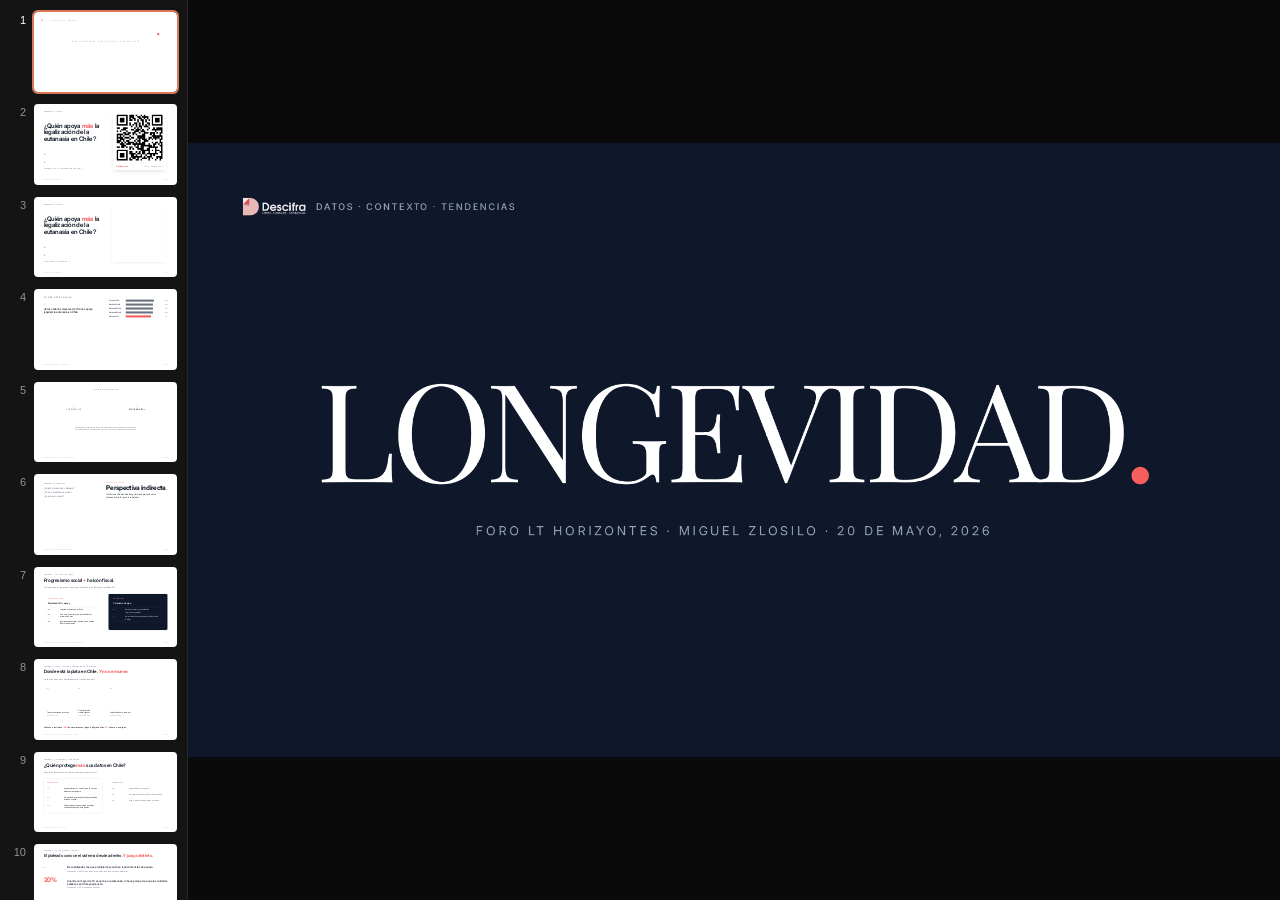
==== commit eb2412cf: "Make deck mobile-friendly: viewport, swipe nav, rotate prompt - Replace fixed 1920px viewport with w" ====
--- a/index.html
+++ b/index.html
@@ -3,8 +3,43 @@
 <head>
 <meta charset="utf-8" />
 <title>Descifra · LT Horizontes 2026</title>
-<meta name="viewport" content="width=1920, initial-scale=1" />
+<meta name="viewport" content="width=device-width, initial-scale=1, viewport-fit=cover" />
 <link rel="stylesheet" href="styles.css" />
+<style>
+  html, body { overscroll-behavior-x: none; }
+
+  #rotate-prompt {
+    display: none;
+    position: fixed; inset: 0;
+    background: #0e0d0c;
+    color: #fff;
+    z-index: 99999;
+    flex-direction: column;
+    align-items: center; justify-content: center;
+    gap: 18px;
+    font: 16px/1.5 -apple-system, system-ui, sans-serif;
+    text-align: center;
+    padding: 24px;
+    padding-top: max(24px, env(safe-area-inset-top));
+    padding-bottom: max(24px, env(safe-area-inset-bottom));
+  }
+  #rotate-prompt .icon {
+    width: 72px; height: 72px;
+    display: grid; place-items: center;
+    color: #fff;
+    animation: rp-rotate 2.4s ease-in-out infinite;
+  }
+  #rotate-prompt .icon svg { width: 100%; height: 100%; fill: currentColor; }
+  #rotate-prompt .msg { font-size: 22px; font-weight: 700; letter-spacing: -0.01em; }
+  #rotate-prompt .sub { opacity: 0.55; font-size: 14px; max-width: 280px; }
+  @keyframes rp-rotate {
+    0%, 55%, 100% { transform: rotate(-90deg); }
+    25%           { transform: rotate(0deg); }
+  }
+  @media (orientation: portrait) and (pointer: coarse) {
+    #rotate-prompt { display: flex; }
+  }
+</style>
 <script type="application/json" id="speaker-notes">
 [
   "Miguel entra al escenario en silencio. Camina hasta el centro. Mira a la sala unos segundos. No saluda todavía. La pantalla negra fuerza atención al cuerpo, no a las palabras. Cuando aparece la palabra grande, empieza suavemente: Buenos días. Hoy vamos a hablar de un país que ya existe pero que casi nadie ha visto.",
@@ -25,6 +60,14 @@
 </script>
 </head>
 <body>
+
+<div id="rotate-prompt" aria-hidden="true">
+  <div class="icon" aria-hidden="true">
+    <svg viewBox="0 0 24 24"><path d="M7.34 6.41 1.41 12.34a2 2 0 0 0 0 2.83l5.34 5.34a2 2 0 0 0 2.83 0l10.6-10.59a2 2 0 0 0 0-2.83L14.83 1.76a2 2 0 0 0-2.83 0L7.34 6.41Zm9.07 11.84-2.83-2.83 5.93-5.93 2.83 2.83-5.93 5.93ZM4.93 13.76 13 5.69l2.83 2.83-8.07 8.07-2.83-2.83Z"/></svg>
+  </div>
+  <div class="msg">Gira tu teléfono</div>
+  <div class="sub">La presentación se ve mejor en horizontal</div>
+</div>
 
 <deck-stage>
 
@@ -551,6 +594,33 @@
   });
   // Initial — set after the stage has bootstrapped its slides
   setTimeout(() => setActive(0), 50);
+
+  // Swipe navigation for touch devices.
+  // Calls deck-stage.next() / prev() — the public API.
+  let sx = 0, sy = 0, sTime = 0, tracking = false;
+  document.addEventListener('touchstart', (e) => {
+    if (e.touches.length !== 1) { tracking = false; return; }
+    // Don't intercept swipes inside the Slido iframe.
+    if (e.target.closest && e.target.closest('iframe, .slido-frame')) { tracking = false; return; }
+    sx = e.touches[0].clientX;
+    sy = e.touches[0].clientY;
+    sTime = performance.now();
+    tracking = true;
+  }, { passive: true });
+  document.addEventListener('touchend', (e) => {
+    if (!tracking) return;
+    tracking = false;
+    const t = e.changedTouches[0];
+    const dx = t.clientX - sx;
+    const dy = t.clientY - sy;
+    const dt = performance.now() - sTime;
+    const adx = Math.abs(dx), ady = Math.abs(dy);
+    // Horizontal swipe: > 50px, dominantly horizontal, completed in < 600ms.
+    if (adx > 50 && adx > ady * 1.6 && dt < 600) {
+      if (dx < 0) stage.next();
+      else stage.prev();
+    }
+  }, { passive: true });
 
   // Counter animation for duel numbers (S5)
   function animateCounters(section) {
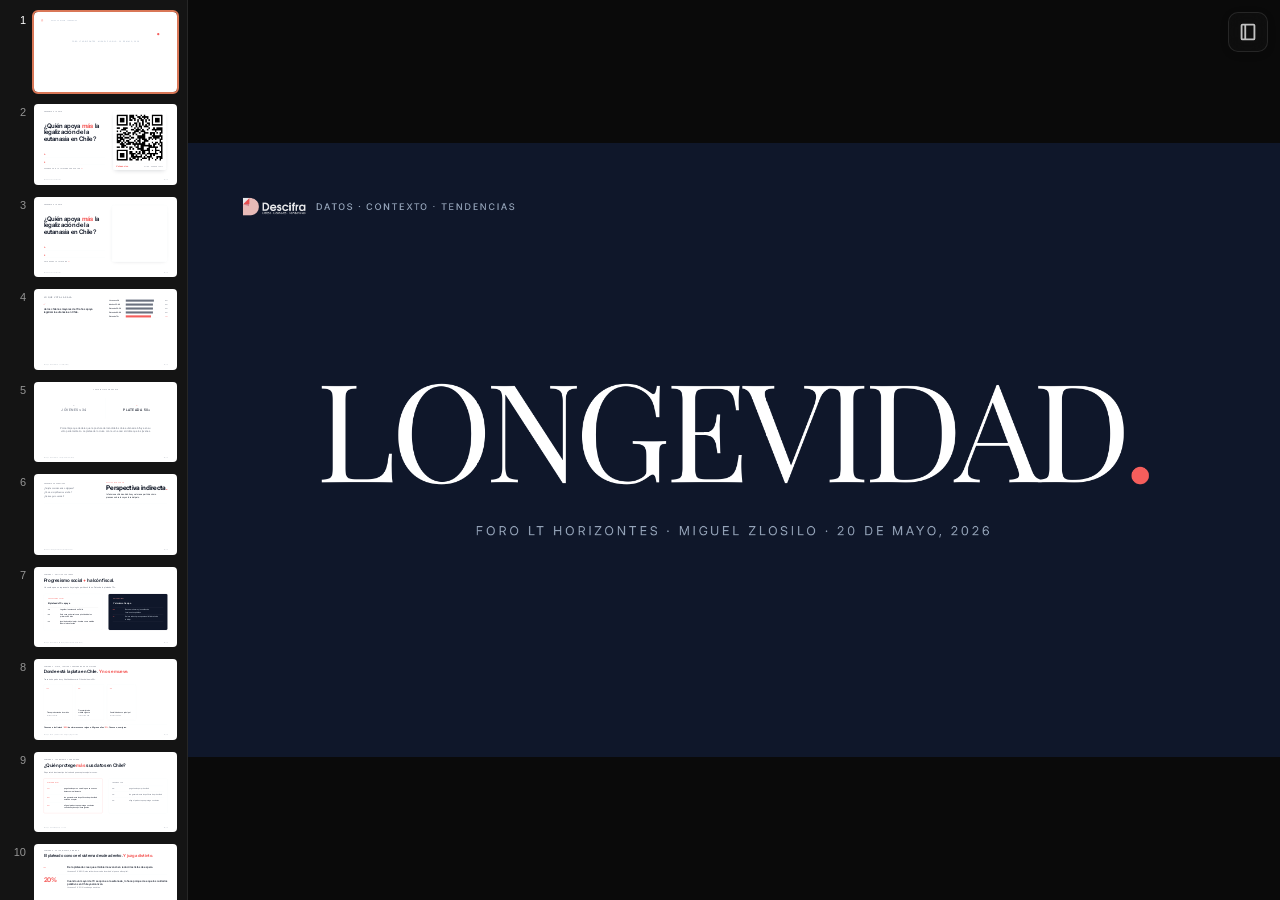
==== commit 6af6df17: "Add rail toggle button and enlarge slide 5 labels - Floating top-right button that hides/shows the t" ====
--- a/index.html
+++ b/index.html
@@ -39,6 +39,32 @@
   @media (orientation: portrait) and (pointer: coarse) {
     #rotate-prompt { display: flex; }
   }
+
+  #rail-toggle {
+    position: fixed;
+    top: max(12px, env(safe-area-inset-top));
+    right: max(12px, env(safe-area-inset-right));
+    z-index: 9000;
+    width: 40px; height: 40px;
+    display: grid; place-items: center;
+    background: rgba(20, 20, 20, 0.62);
+    color: #fff;
+    border: 1px solid rgba(255, 255, 255, 0.14);
+    border-radius: 10px;
+    cursor: pointer;
+    padding: 0;
+    -webkit-tap-highlight-color: transparent;
+    backdrop-filter: blur(10px) saturate(140%);
+    -webkit-backdrop-filter: blur(10px) saturate(140%);
+    box-shadow: 0 2px 10px rgba(0, 0, 0, 0.18);
+    transition: transform 120ms ease, opacity 200ms ease, background 160ms ease;
+    opacity: 0.75;
+  }
+  #rail-toggle:hover { opacity: 1; transform: scale(1.04); }
+  #rail-toggle:active { transform: scale(0.94); }
+  #rail-toggle svg { width: 22px; height: 22px; fill: currentColor; display: block; }
+  #rail-toggle[data-rail-hidden] svg { opacity: 0.55; }
+  @media print { #rail-toggle { display: none; } }
 </style>
 <script type="application/json" id="speaker-notes">
 [
@@ -60,6 +86,10 @@
 </script>
 </head>
 <body>
+
+<button id="rail-toggle" type="button" aria-label="Mostrar/ocultar miniaturas" title="Mostrar/ocultar miniaturas (M)">
+  <svg viewBox="0 0 24 24" aria-hidden="true"><path d="M4 5a2 2 0 0 1 2-2h12a2 2 0 0 1 2 2v14a2 2 0 0 1-2 2H6a2 2 0 0 1-2-2V5Zm6 0v14h8V5h-8Zm-2 0H6v14h2V5Z"/></svg>
+</button>
 
 <div id="rotate-prompt" aria-hidden="true">
   <div class="icon" aria-hidden="true">
@@ -594,6 +624,34 @@
   });
   // Initial — set after the stage has bootstrapped its slides
   setTimeout(() => setActive(0), 50);
+
+  // Rail visibility toggle — talks to deck-stage via the postMessage channel
+  // it already listens on ('__deck_rail_visible'); persistence is handled by
+  // the component itself in localStorage.
+  const railBtn = document.getElementById('rail-toggle');
+  if (railBtn) {
+    const getRailVisible = () => {
+      try { return localStorage.getItem('deck-stage.railVisible') !== '0'; }
+      catch (e) { return true; }
+    };
+    const syncBtn = () => {
+      if (getRailVisible()) railBtn.removeAttribute('data-rail-hidden');
+      else railBtn.setAttribute('data-rail-hidden', '');
+    };
+    syncBtn();
+    const toggleRail = () => {
+      const next = !getRailVisible();
+      window.postMessage({ type: '__deck_rail_visible', on: next }, '*');
+      syncBtn();
+    };
+    railBtn.addEventListener('click', toggleRail);
+    // Keyboard shortcut: M to toggle.
+    window.addEventListener('keydown', (e) => {
+      const t = e.target;
+      if (t && (t.isContentEditable || /^(INPUT|TEXTAREA|SELECT)$/.test(t.tagName))) return;
+      if (e.key === 'm' || e.key === 'M') { toggleRail(); }
+    });
+  }
 
   // Swipe navigation for touch devices.
   // Calls deck-stage.next() / prev() — the public API.
--- a/styles.css
+++ b/styles.css
@@ -348,9 +348,9 @@
 .s-duel .col.young .num { color: var(--fg-3); }
 .s-duel .col.silver .num { color: var(--coral); }
 .s-duel .col .who {
-  margin-top: 8px;
-  font: 500 26px/1.2 var(--font-body);
-  letter-spacing: 0.12em;
+  margin-top: 16px;
+  font: 500 44px/1.2 var(--font-body);
+  letter-spacing: 0.1em;
   text-transform: uppercase;
   color: var(--ink);
 }
@@ -393,9 +393,9 @@
 }
 .s-duel .footnote {
   margin-top: 96px;
-  font: 400 22px/1.4 var(--font-body);
-  color: var(--fg-3);
-  max-width: 1100px;
+  font: 400 34px/1.4 var(--font-body);
+  color: var(--fg-3);
+  max-width: 1400px;
   text-wrap: balance;
 }
 
